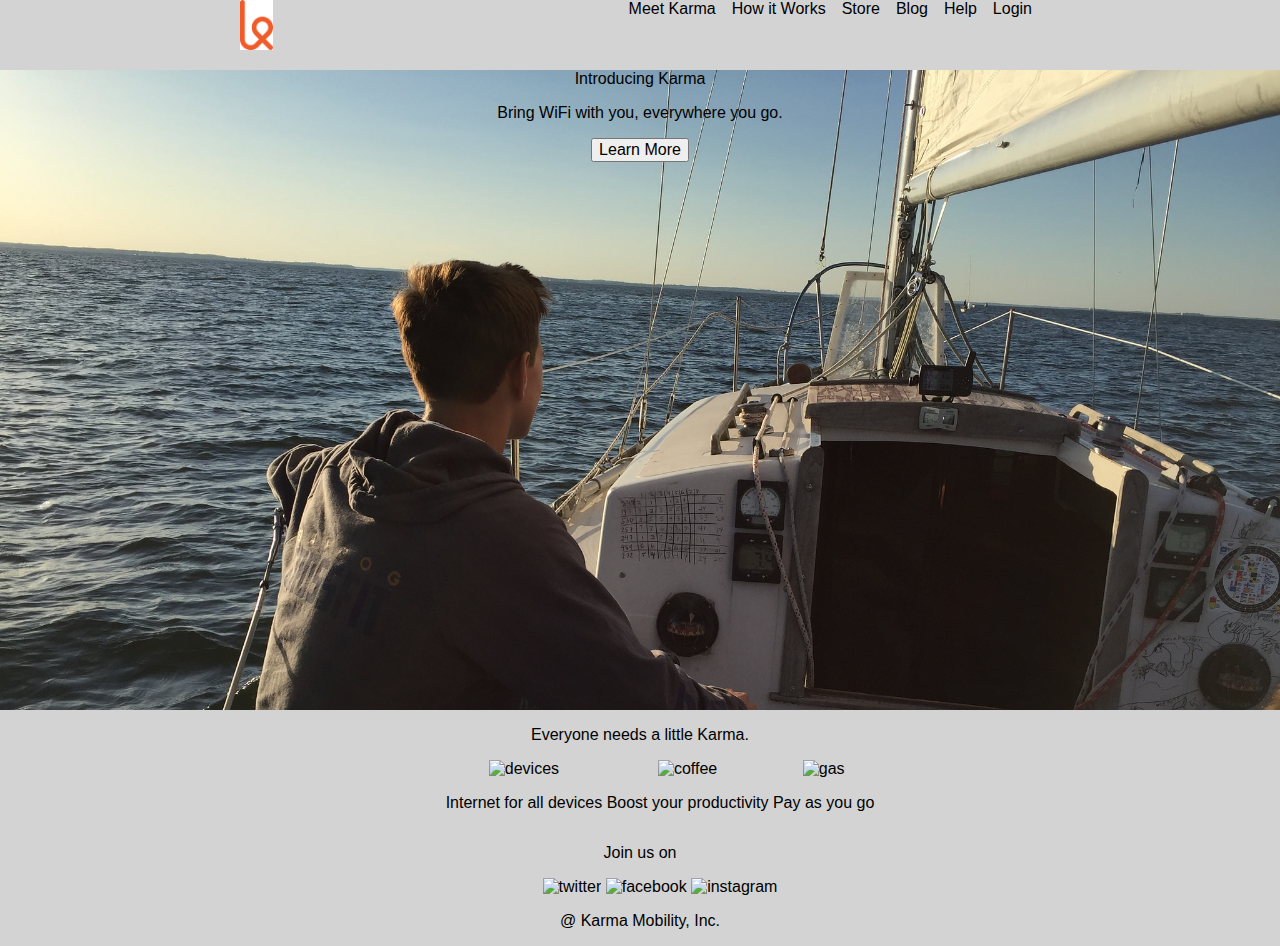
==== index.html @ 5de4f9e3 "nav list moved. scaled K logo." ====
<!DOCTYPE html>
<html lang="en">
<head>
    <meta charset="UTF-8">
    <title>Landing Page Clone</title>
    <link rel="stylesheet" href="css/style.css">
</head>
<body>
   <header>
       <img src="images/karma_logo.png" alt="Karma" height="50em">
       <ul>
           <li>Login</li>
           <li>Help</li>
           <li>Blog</li>
           <li>Store</li>
           <li>How it Works</li>
           <li>Meet Karma</li>
       </ul>
   </header>
   
   <section class="top_row">
       <p>Introducing Karma</p>
       <p>Bring WiFi with you, everywhere you go.</p>
       <button>Learn More</button>
   </section>
   <section class="second_row">
       <p>Everyone needs a little Karma.</p>
       <ul>
           <li><img src="http://placehold.it/100x100" alt="devices">
           <p>Internet for all devices</p></li>
           <li><img src="http://placehold.it/100x100" alt="coffee">
           <p>Boost your productivity</p></li>
           <li><img src="http://placehold.it/100x100" alt="gas">
           <p>Pay as you go</p></li>
       </ul>
   </section>
   
   <footer>
       Join us on
       <ul>
           <li><img src="http://placehold.it/50x50" alt="twitter"></li>
           <li><img src="http://placehold.it/50x50" alt="facebook"></li>
           <li><img src="http://placehold.it/50x50" alt="instagram"></li>
       </ul>
       <p>@ Karma Mobility, Inc.</p>
   </footer>
    
</body>
</html>
---- css/style.css ----
/*! normalize.css v3.0.2 | MIT License | git.io/normalize */

/**
 * 1. Set default font family to sans-serif.
 * 2. Prevent iOS text size adjust after orientation change, without disabling
 *    user zoom.
 */

html {
  font-family: sans-serif; /* 1 */
  -ms-text-size-adjust: 100%; /* 2 */
  -webkit-text-size-adjust: 100%; /* 2 */
}

/**
 * Remove default margin.
 */

body {
  margin: 0;
}

/* HTML5 display definitions
   ========================================================================== */

/**
 * Correct `block` display not defined for any HTML5 element in IE 8/9.
 * Correct `block` display not defined for `details` or `summary` in IE 10/11
 * and Firefox.
 * Correct `block` display not defined for `main` in IE 11.
 */

article,
aside,
details,
figcaption,
figure,
footer,
header,
hgroup,
main,
menu,
nav,
section,
summary {
  display: block;
}

/**
 * 1. Correct `inline-block` display not defined in IE 8/9.
 * 2. Normalize vertical alignment of `progress` in Chrome, Firefox, and Opera.
 */

audio,
canvas,
progress,
video {
  display: inline-block; /* 1 */
  vertical-align: baseline; /* 2 */
}

/**
 * Prevent modern browsers from displaying `audio` without controls.
 * Remove excess height in iOS 5 devices.
 */

audio:not([controls]) {
  display: none;
  height: 0;
}

/**
 * Address `[hidden]` styling not present in IE 8/9/10.
 * Hide the `template` element in IE 8/9/11, Safari, and Firefox < 22.
 */

[hidden],
template {
  display: none;
}

/* Links
   ========================================================================== */

/**
 * Remove the gray background color from active links in IE 10.
 */

a {
  background-color: transparent;
}

/**
 * Improve readability when focused and also mouse hovered in all browsers.
 */

a:active,
a:hover {
  outline: 0;
}

/* Text-level semantics
   ========================================================================== */

/**
 * Address styling not present in IE 8/9/10/11, Safari, and Chrome.
 */

abbr[title] {
  border-bottom: 1px dotted;
}

/**
 * Address style set to `bolder` in Firefox 4+, Safari, and Chrome.
 */

b,
strong {
  font-weight: bold;
}

/**
 * Address styling not present in Safari and Chrome.
 */

dfn {
  font-style: italic;
}

/**
 * Address variable `h1` font-size and margin within `section` and `article`
 * contexts in Firefox 4+, Safari, and Chrome.
 */

h1 {
  font-size: 2em;
  margin: 0.67em 0;
}

/**
 * Address styling not present in IE 8/9.
 */

mark {
  background: #ff0;
  color: #000;
}

/**
 * Address inconsistent and variable font size in all browsers.
 */

small {
  font-size: 80%;
}

/**
 * Prevent `sub` and `sup` affecting `line-height` in all browsers.
 */

sub,
sup {
  font-size: 75%;
  line-height: 0;
  position: relative;
  vertical-align: baseline;
}

sup {
  top: -0.5em;
}

sub {
  bottom: -0.25em;
}

/* Embedded content
   ========================================================================== */

/**
 * Remove border when inside `a` element in IE 8/9/10.
 */

img {
  border: 0;
}

/**
 * Correct overflow not hidden in IE 9/10/11.
 */

svg:not(:root) {
  overflow: hidden;
}

/* Grouping content
   ========================================================================== */

/**
 * Address margin not present in IE 8/9 and Safari.
 */

figure {
  margin: 1em 40px;
}

/**
 * Address differences between Firefox and other browsers.
 */

hr {
  -moz-box-sizing: content-box;
  box-sizing: content-box;
  height: 0;
}

/**
 * Contain overflow in all browsers.
 */

pre {
  overflow: auto;
}

/**
 * Address odd `em`-unit font size rendering in all browsers.
 */

code,
kbd,
pre,
samp {
  font-family: monospace, monospace;
  font-size: 1em;
}

/* Forms
   ========================================================================== */

/**
 * Known limitation: by default, Chrome and Safari on OS X allow very limited
 * styling of `select`, unless a `border` property is set.
 */

/**
 * 1. Correct color not being inherited.
 *    Known issue: affects color of disabled elements.
 * 2. Correct font properties not being inherited.
 * 3. Address margins set differently in Firefox 4+, Safari, and Chrome.
 */

button,
input,
optgroup,
select,
textarea {
  color: inherit; /* 1 */
  font: inherit; /* 2 */
  margin: 0; /* 3 */
}

/**
 * Address `overflow` set to `hidden` in IE 8/9/10/11.
 */

button {
  overflow: visible;
}

/**
 * Address inconsistent `text-transform` inheritance for `button` and `select`.
 * All other form control elements do not inherit `text-transform` values.
 * Correct `button` style inheritance in Firefox, IE 8/9/10/11, and Opera.
 * Correct `select` style inheritance in Firefox.
 */

button,
select {
  text-transform: none;
}

/**
 * 1. Avoid the WebKit bug in Android 4.0.* where (2) destroys native `audio`
 *    and `video` controls.
 * 2. Correct inability to style clickable `input` types in iOS.
 * 3. Improve usability and consistency of cursor style between image-type
 *    `input` and others.
 */

button,
html input[type="button"], /* 1 */
input[type="reset"],
input[type="submit"] {
  -webkit-appearance: button; /* 2 */
  cursor: pointer; /* 3 */
}

/**
 * Re-set default cursor for disabled elements.
 */

button[disabled],
html input[disabled] {
  cursor: default;
}

/**
 * Remove inner padding and border in Firefox 4+.
 */

button::-moz-focus-inner,
input::-moz-focus-inner {
  border: 0;
  padding: 0;
}

/**
 * Address Firefox 4+ setting `line-height` on `input` using `!important` in
 * the UA stylesheet.
 */

input {
  line-height: normal;
}

/**
 * It's recommended that you don't attempt to style these elements.
 * Firefox's implementation doesn't respect box-sizing, padding, or width.
 *
 * 1. Address box sizing set to `content-box` in IE 8/9/10.
 * 2. Remove excess padding in IE 8/9/10.
 */

input[type="checkbox"],
input[type="radio"] {
  box-sizing: border-box; /* 1 */
  padding: 0; /* 2 */
}

/**
 * Fix the cursor style for Chrome's increment/decrement buttons. For certain
 * `font-size` values of the `input`, it causes the cursor style of the
 * decrement button to change from `default` to `text`.
 */

input[type="number"]::-webkit-inner-spin-button,
input[type="number"]::-webkit-outer-spin-button {
  height: auto;
}

/**
 * 1. Address `appearance` set to `searchfield` in Safari and Chrome.
 * 2. Address `box-sizing` set to `border-box` in Safari and Chrome
 *    (include `-moz` to future-proof).
 */

input[type="search"] {
  -webkit-appearance: textfield; /* 1 */
  -moz-box-sizing: content-box;
  -webkit-box-sizing: content-box; /* 2 */
  box-sizing: content-box;
}

/**
 * Remove inner padding and search cancel button in Safari and Chrome on OS X.
 * Safari (but not Chrome) clips the cancel button when the search input has
 * padding (and `textfield` appearance).
 */

input[type="search"]::-webkit-search-cancel-button,
input[type="search"]::-webkit-search-decoration {
  -webkit-appearance: none;
}

/**
 * Define consistent border, margin, and padding.
 */

fieldset {
  border: 1px solid #c0c0c0;
  margin: 0 2px;
  padding: 0.35em 0.625em 0.75em;
}

/**
 * 1. Correct `color` not being inherited in IE 8/9/10/11.
 * 2. Remove padding so people aren't caught out if they zero out fieldsets.
 */

legend {
  border: 0; /* 1 */
  padding: 0; /* 2 */
}

/**
 * Remove default vertical scrollbar in IE 8/9/10/11.
 */

textarea {
  overflow: auto;
}

/**
 * Don't inherit the `font-weight` (applied by a rule above).
 * NOTE: the default cannot safely be changed in Chrome and Safari on OS X.
 */

optgroup {
  font-weight: bold;
}

/* Tables
   ========================================================================== */

/**
 * Remove most spacing between table cells.
 */

table {
  border-collapse: collapse;
  border-spacing: 0;
}

td,
th {
  padding: 0;
}

body {
    background-color: lightgray;
}

div {
    border: 1px solid chocolate;
}

header > ul > li {
    display: inline;
    float:right;
    padding: 0 0.5em 0 0.5em;
}

header > ul {
    display: inline;
}

footer > ul >li {
    display: inline;
}

.second_row > ul > li {
    display: inline-block;
}

header, footer, .top_row, .second_row {
    max-width: 50em;
    margin-left: auto;
    margin-right: auto;
}

footer, .top_row, .second_row {
    text-align: center;
}

.top_row {
    background-image: url(dave_sailing.jpg);
    background-size: cover;
    background-repeat: no-repeat;
    min-height: 40em;
    max-width: none;
}
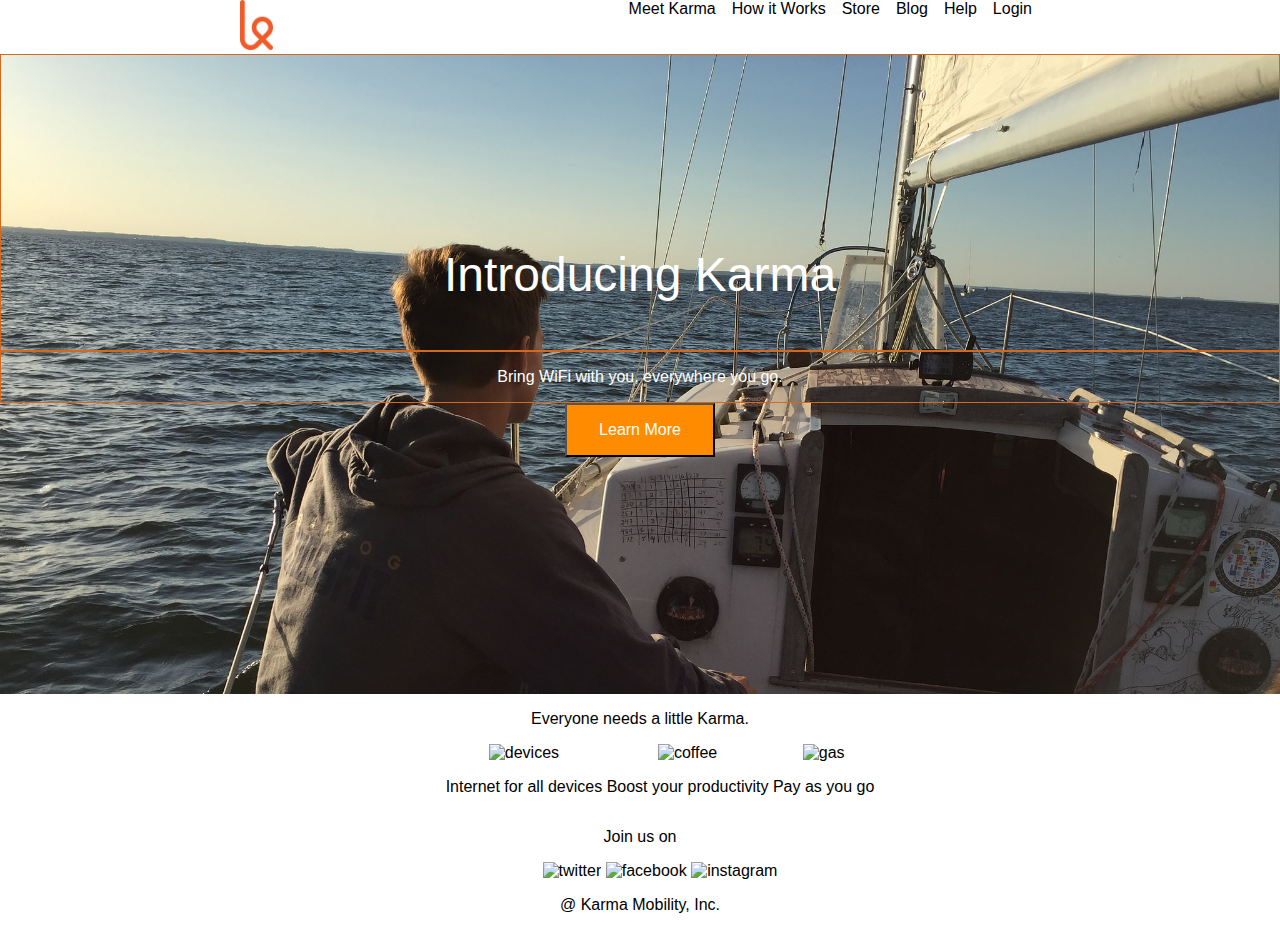
==== commit a5a73271: "fixed button, centered top row elements" ====
--- a/index.html
+++ b/index.html
@@ -19,9 +19,9 @@
    </header>
    
    <section class="top_row">
-       <p>Introducing Karma</p>
-       <p>Bring WiFi with you, everywhere you go.</p>
-       <button>Learn More</button>
+      <div class="intro_text"><p>Introducing Karma</p></div>
+      <div><p>Bring WiFi with you, everywhere you go.</p></div>
+      <button>Learn More</button>
    </section>
    <section class="second_row">
        <p>Everyone needs a little Karma.</p>
--- a/css/style.css
+++ b/css/style.css
@@ -427,7 +427,7 @@
 }
 
 body {
-    background-color: lightgray;
+    background-color: white;
 }
 
 div {
@@ -458,14 +458,28 @@
     margin-right: auto;
 }
 
-footer, .top_row, .second_row {
+footer, .second_row {
     text-align: center;
 }
 
 .top_row {
+    color: white;
     background-image: url(dave_sailing.jpg);
     background-size: cover;
     background-repeat: no-repeat;
     min-height: 40em;
     max-width: none;
-}
+    text-align: center;
+    
+}
+
+.top_row .intro_text {
+    padding: 3em 0 0.01em 0;
+    font-size: 3em;
+}
+
+button {
+    background-color: darkorange;
+    color: white;
+    padding: 1em 2em 1em 2em;
+}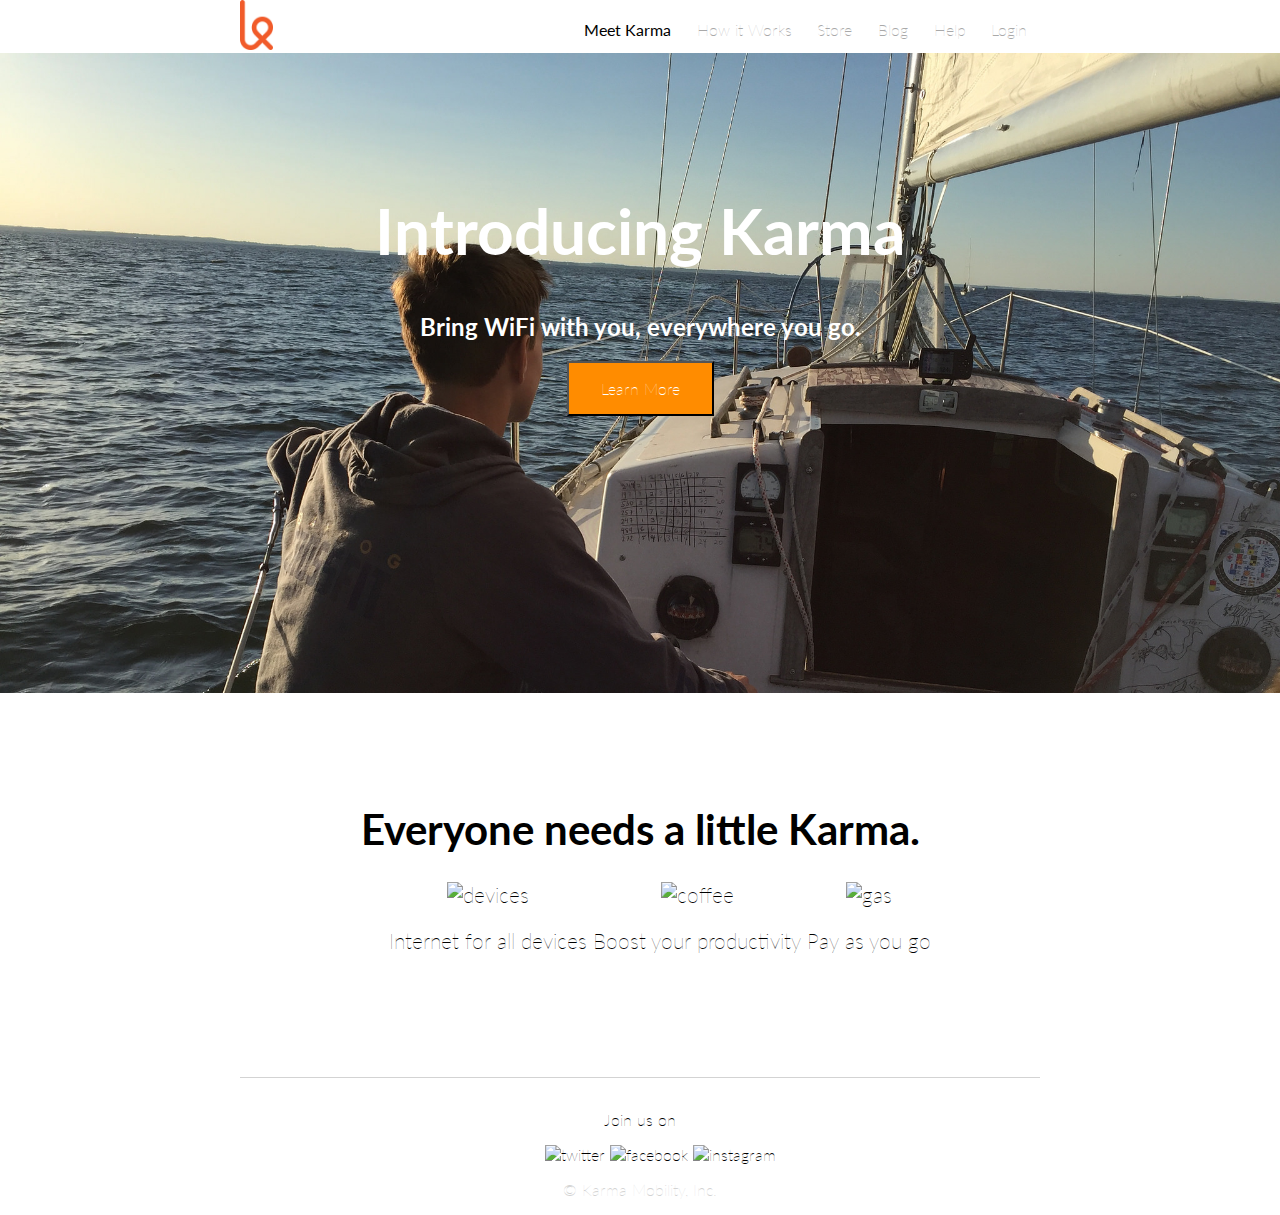
==== commit d1951e73: "added fonts, messed with padding, etc." ====
--- a/index.html
+++ b/index.html
@@ -4,6 +4,7 @@
     <meta charset="UTF-8">
     <title>Landing Page Clone</title>
     <link rel="stylesheet" href="css/style.css">
+    <link href='http://fonts.googleapis.com/css?family=Lato:300,400' rel='stylesheet' type='text/css'>
 </head>
 <body>
    <header>
@@ -14,17 +15,17 @@
            <li>Blog</li>
            <li>Store</li>
            <li>How it Works</li>
-           <li>Meet Karma</li>
+           <li class="main_li">Meet Karma</li>
        </ul>
    </header>
    
    <section class="top_row">
-      <div class="intro_text"><p>Introducing Karma</p></div>
-      <div><p>Bring WiFi with you, everywhere you go.</p></div>
+      <div class="intro_text"><h1>Introducing Karma</h1></div>
+      <div><h2>Bring WiFi with you, everywhere you go.</h2></div>
       <button>Learn More</button>
    </section>
    <section class="second_row">
-       <p>Everyone needs a little Karma.</p>
+       <h1>Everyone needs a little Karma.</h1>
        <ul>
            <li><img src="http://placehold.it/100x100" alt="devices">
            <p>Internet for all devices</p></li>
@@ -36,13 +37,13 @@
    </section>
    
    <footer>
-       Join us on
+       <p>Join us on</p>
        <ul>
            <li><img src="http://placehold.it/50x50" alt="twitter"></li>
            <li><img src="http://placehold.it/50x50" alt="facebook"></li>
            <li><img src="http://placehold.it/50x50" alt="instagram"></li>
        </ul>
-       <p>@ Karma Mobility, Inc.</p>
+       <p class="copyright">&copy Karma Mobility, Inc.</p>
    </footer>
     
 </body>
--- a/css/style.css
+++ b/css/style.css
@@ -428,16 +428,20 @@
 
 body {
     background-color: white;
-}
-
-div {
-    border: 1px solid chocolate;
+    font-family: 'Lato', sans-serif;
+    font-weight: 100;
 }
 
 header > ul > li {
     display: inline;
     float:right;
-    padding: 0 0.5em 0 0.5em;
+    padding: 1.25em 0.8em 0 0.8em;
+    color: darkgrey;
+}
+
+header > ul > li.main_li {
+    font-weight: 400;
+    color:black;align-content: 
 }
 
 header > ul {
@@ -474,12 +478,29 @@
 }
 
 .top_row .intro_text {
-    padding: 3em 0 0.01em 0;
-    font-size: 3em;
+    padding: 3em 0 0 0;
+    font-size: 2em;
 }
 
 button {
     background-color: darkorange;
     color: white;
     padding: 1em 2em 1em 2em;
+}
+
+.second_row {
+    padding: 4em 0 4em 0;
+}
+
+.second_row {
+    font-size: 1.3em;
+}
+
+footer {
+    border-top: solid thin lightgray;
+    padding-top: 1em;
+}
+
+footer > .copyright {
+    color: lightgray;
 }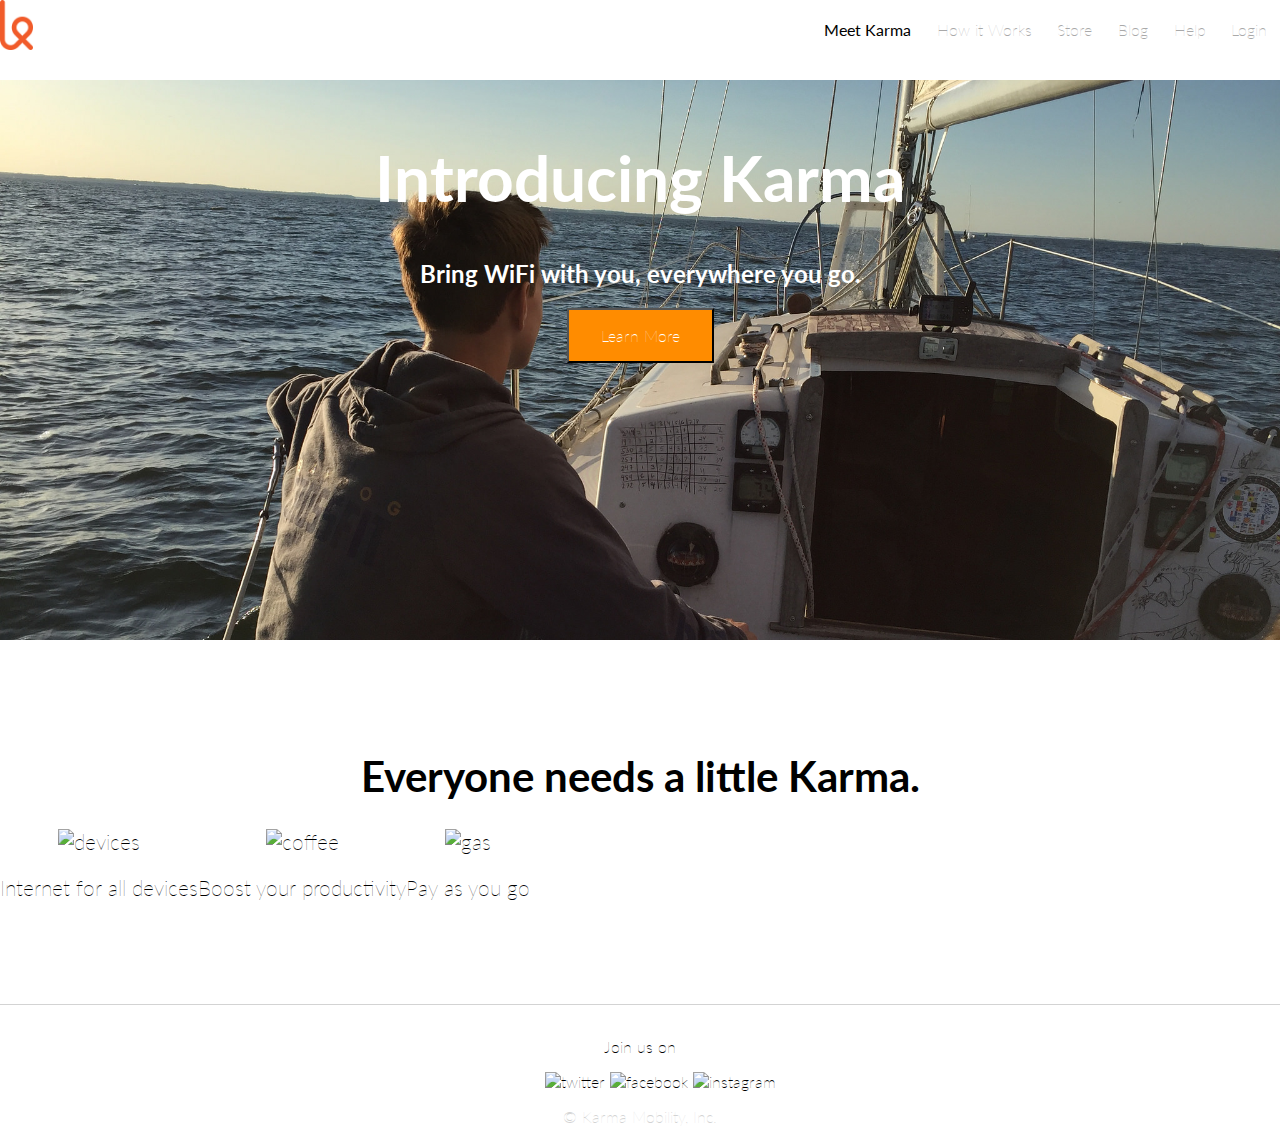
==== commit 7d1e5c6f: "made 2nd row a flex container." ====
--- a/index.html
+++ b/index.html
@@ -25,15 +25,21 @@
       <button>Learn More</button>
    </section>
    <section class="second_row">
-       <h1>Everyone needs a little Karma.</h1>
-       <ul>
-           <li><img src="http://placehold.it/100x100" alt="devices">
-           <p>Internet for all devices</p></li>
-           <li><img src="http://placehold.it/100x100" alt="coffee">
-           <p>Boost your productivity</p></li>
-           <li><img src="http://placehold.it/100x100" alt="gas">
-           <p>Pay as you go</p></li>
-       </ul>
+        <h1>Everyone needs a little Karma.</h1>
+        <div class="icons">
+            <div class="all_devices">
+              <img src="http://placehold.it/100x100" alt="devices">
+              <p>Internet for all devices</p>
+            </div>
+            <div class="productivity">
+                <img src="http://placehold.it/100x100" alt="coffee">
+                <p>Boost your productivity</p>
+            </div>
+            <div class="pay">
+                <img src="http://placehold.it/100x100" alt="gas">
+                <p>Pay as you go</p>
+            </div>
+        </div>
    </section>
    
    <footer>
--- a/css/style.css
+++ b/css/style.css
@@ -431,6 +431,16 @@
     font-family: 'Lato', sans-serif;
     font-weight: 100;
 }
+header {
+    position:fixed;
+    min-height: 5em;
+    background-color: white;
+    width:100%;
+}
+
+header > ul {
+    display: inline;
+}
 
 header > ul > li {
     display: inline;
@@ -441,25 +451,11 @@
 
 header > ul > li.main_li {
     font-weight: 400;
-    color:black;align-content: 
-}
-
-header > ul {
-    display: inline;
-}
-
-footer > ul >li {
-    display: inline;
+    color:black;
 }
 
 .second_row > ul > li {
     display: inline-block;
-}
-
-header, footer, .top_row, .second_row {
-    max-width: 50em;
-    margin-left: auto;
-    margin-right: auto;
 }
 
 footer, .second_row {
@@ -474,7 +470,6 @@
     min-height: 40em;
     max-width: none;
     text-align: center;
-    
 }
 
 .top_row .intro_text {
@@ -490,10 +485,11 @@
 
 .second_row {
     padding: 4em 0 4em 0;
-}
-
-.second_row {
     font-size: 1.3em;
+}
+
+.icons {
+    display: flex;
 }
 
 footer {
@@ -501,6 +497,11 @@
     padding-top: 1em;
 }
 
+footer > ul >li {
+    display: inline;
+}
+
 footer > .copyright {
     color: lightgray;
-}+}
+
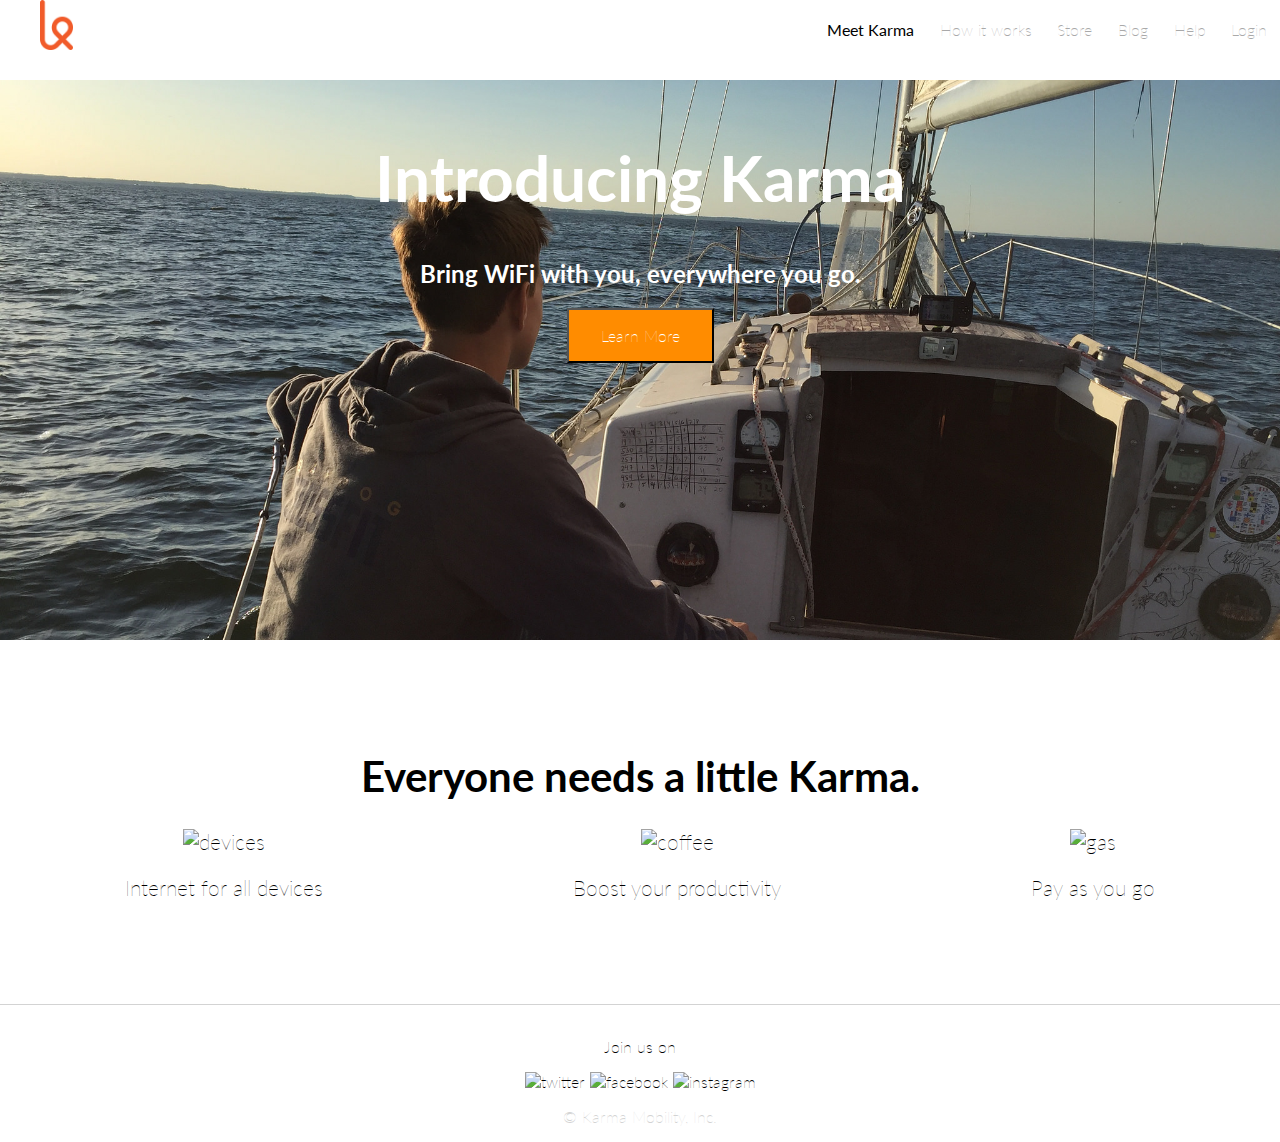
==== commit 564be7e6: "adding css stuff from the course work. :hover stuff, removing text-decoration from links." ====
--- a/index.html
+++ b/index.html
@@ -8,15 +8,16 @@
 </head>
 <body>
    <header>
-       <img src="images/karma_logo.png" alt="Karma" height="50em">
        <ul>
-           <li>Login</li>
-           <li>Help</li>
-           <li>Blog</li>
-           <li>Store</li>
-           <li>How it Works</li>
-           <li class="main_li">Meet Karma</li>
+           <li><a href="#0">Login</a></li>
+           <li><a href="#0">Help</a></li>
+           <li><a href="#0">Blog</a></li>
+           <li><a href="#0">Store</a></li>
+           <li><a href="#0">How it works</a></li>
+           <li class="active"><a href="#0">Meet Karma</a></li>
        </ul>
+       <img src="images/karma_logo.png" alt="Karma" height="50em">  
+<!--       Best practice is to put floating elements above non-floating elements.     -->
    </header>
    
    <section class="top_row">
--- a/css/style.css
+++ b/css/style.css
@@ -426,6 +426,16 @@
   padding: 0;
 }
 
+html {
+	-webkit-font-smoothing: antialiased;
+/*    box-sizing: border-box;  Added this after reading about box-sizing on CSS Tricks.  Doesn't seem to do anything in this code.  Is it the default behavior? */
+}
+
+a {
+    text-decoration: none;
+    color:inherit;
+}
+
 body {
     background-color: white;
     font-family: 'Lato', sans-serif;
@@ -449,7 +459,12 @@
     color: darkgrey;
 }
 
-header > ul > li.main_li {
+header a:hover {
+    color:lightgrey;
+    cusor:pointer;
+}
+
+header > ul > .active {
     font-weight: 400;
     color:black;
 }
@@ -490,6 +505,8 @@
 
 .icons {
     display: flex;
+    justify-content: space-around;
+    flex-wrap: wrap;
 }
 
 footer {
@@ -497,6 +514,11 @@
     padding-top: 1em;
 }
 
+footer ul {
+    margin: 0;
+    padding: 0;
+}
+
 footer > ul >li {
     display: inline;
 }
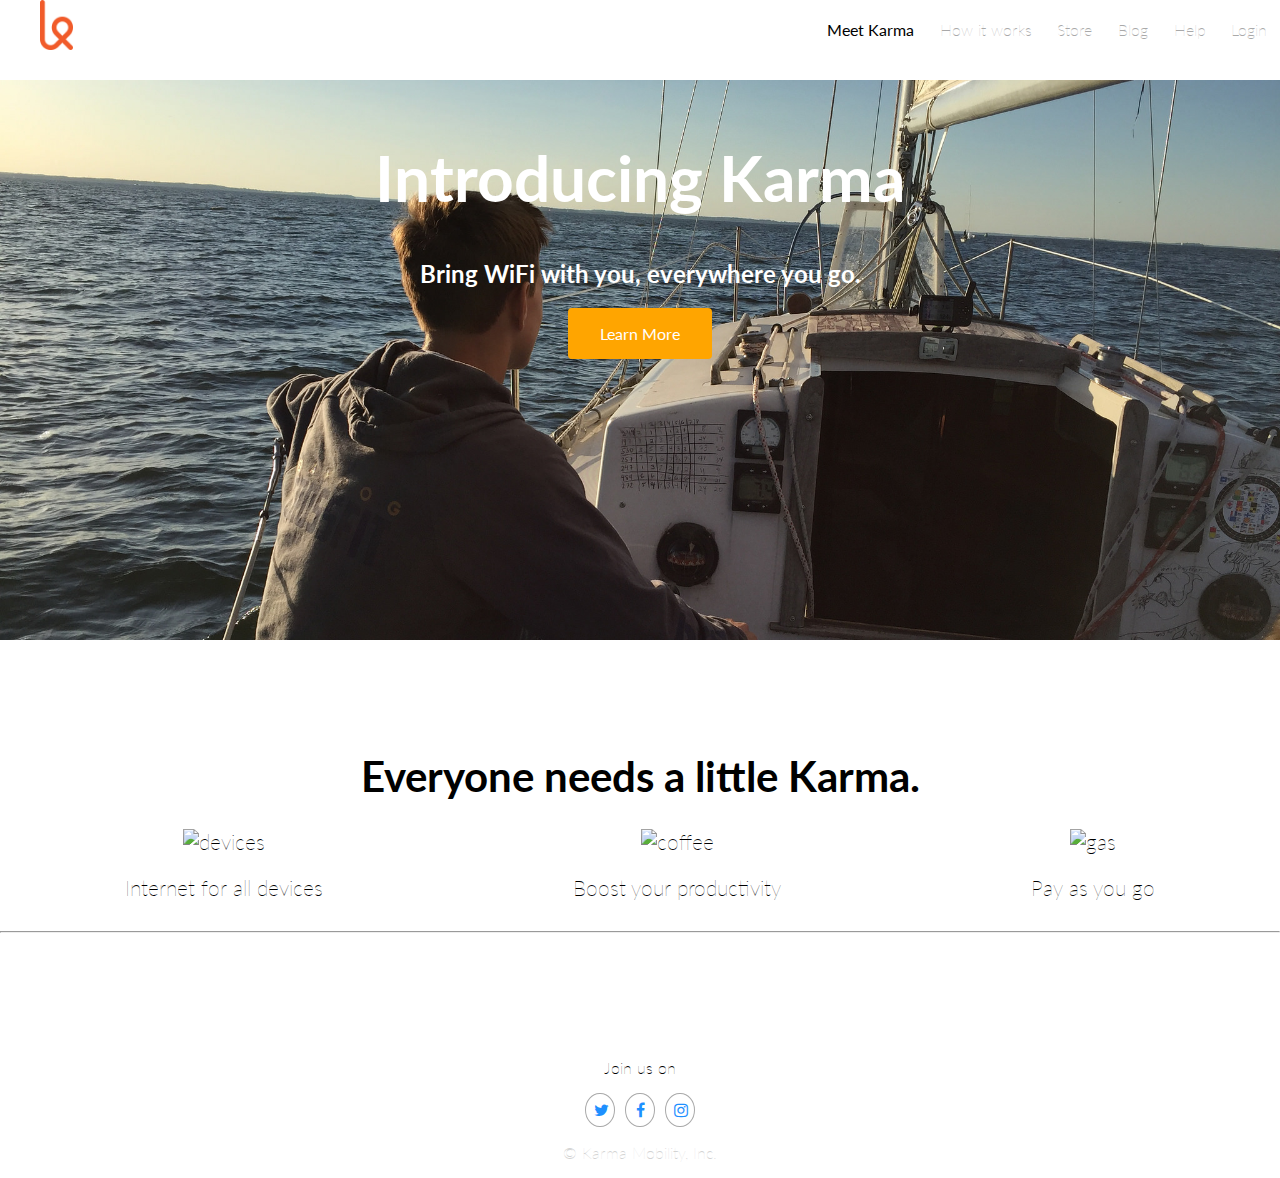
==== commit f043996f: "added fa icons.  border radius circles in footer." ====
--- a/index.html
+++ b/index.html
@@ -5,6 +5,7 @@
     <title>Landing Page Clone</title>
     <link rel="stylesheet" href="css/style.css">
     <link href='http://fonts.googleapis.com/css?family=Lato:300,400' rel='stylesheet' type='text/css'>
+    <link href="//maxcdn.bootstrapcdn.com/font-awesome/4.3.0/css/font-awesome.min.css" rel="stylesheet">
 </head>
 <body>
    <header>
@@ -41,15 +42,16 @@
                 <p>Pay as you go</p>
             </div>
         </div>
+        <hr />
    </section>
    
    <footer>
        <p>Join us on</p>
-       <ul>
-           <li><img src="http://placehold.it/50x50" alt="twitter"></li>
-           <li><img src="http://placehold.it/50x50" alt="facebook"></li>
-           <li><img src="http://placehold.it/50x50" alt="instagram"></li>
-       </ul>
+       <div class="footer_icons">
+           <i class="fa fa-twitter"></i>
+           <i class="fa fa-facebook"></i>
+           <i class="fa fa-instagram"></i>
+       </div>
        <p class="copyright">&copy Karma Mobility, Inc.</p>
    </footer>
     
--- a/css/style.css
+++ b/css/style.css
@@ -479,9 +479,10 @@
 
 .top_row {
     color: white;
-    background-image: url(dave_sailing.jpg);
+    background-image: url(../images/dave_sailing.jpg);
     background-size: cover;
     background-repeat: no-repeat;
+    background-position: top;
     min-height: 40em;
     max-width: none;
     text-align: center;
@@ -493,9 +494,17 @@
 }
 
 button {
+    background-color: orange;
+    color: white;
+    font-weight: 400;
+    padding: 1em 2em 1em 2em;
+    text-shadow: none;
+    border-style: none;
+    border-radius: 4px;
+}
+
+button:hover {
     background-color: darkorange;
-    color: white;
-    padding: 1em 2em 1em 2em;
 }
 
 .second_row {
@@ -510,17 +519,26 @@
 }
 
 footer {
-    border-top: solid thin lightgray;
+/*    border-top: solid thin lightgray;*/
     padding-top: 1em;
 }
 
-footer ul {
-    margin: 0;
-    padding: 0;
-}
-
-footer > ul >li {
-    display: inline;
+.footer_icons {
+    max-width: 7.5em;
+    margin-left: auto;
+    margin-right: auto;
+    display:flex;
+    justify-content: space-around;
+    color:dodgerblue;
+
+}
+
+.footer_icons > i {
+    width: .7em;
+    border: 1px solid darkgray;
+    border-radius: 100%;
+    padding: .5em;
+/*    margin: 1em;*/
 }
 
 footer > .copyright {
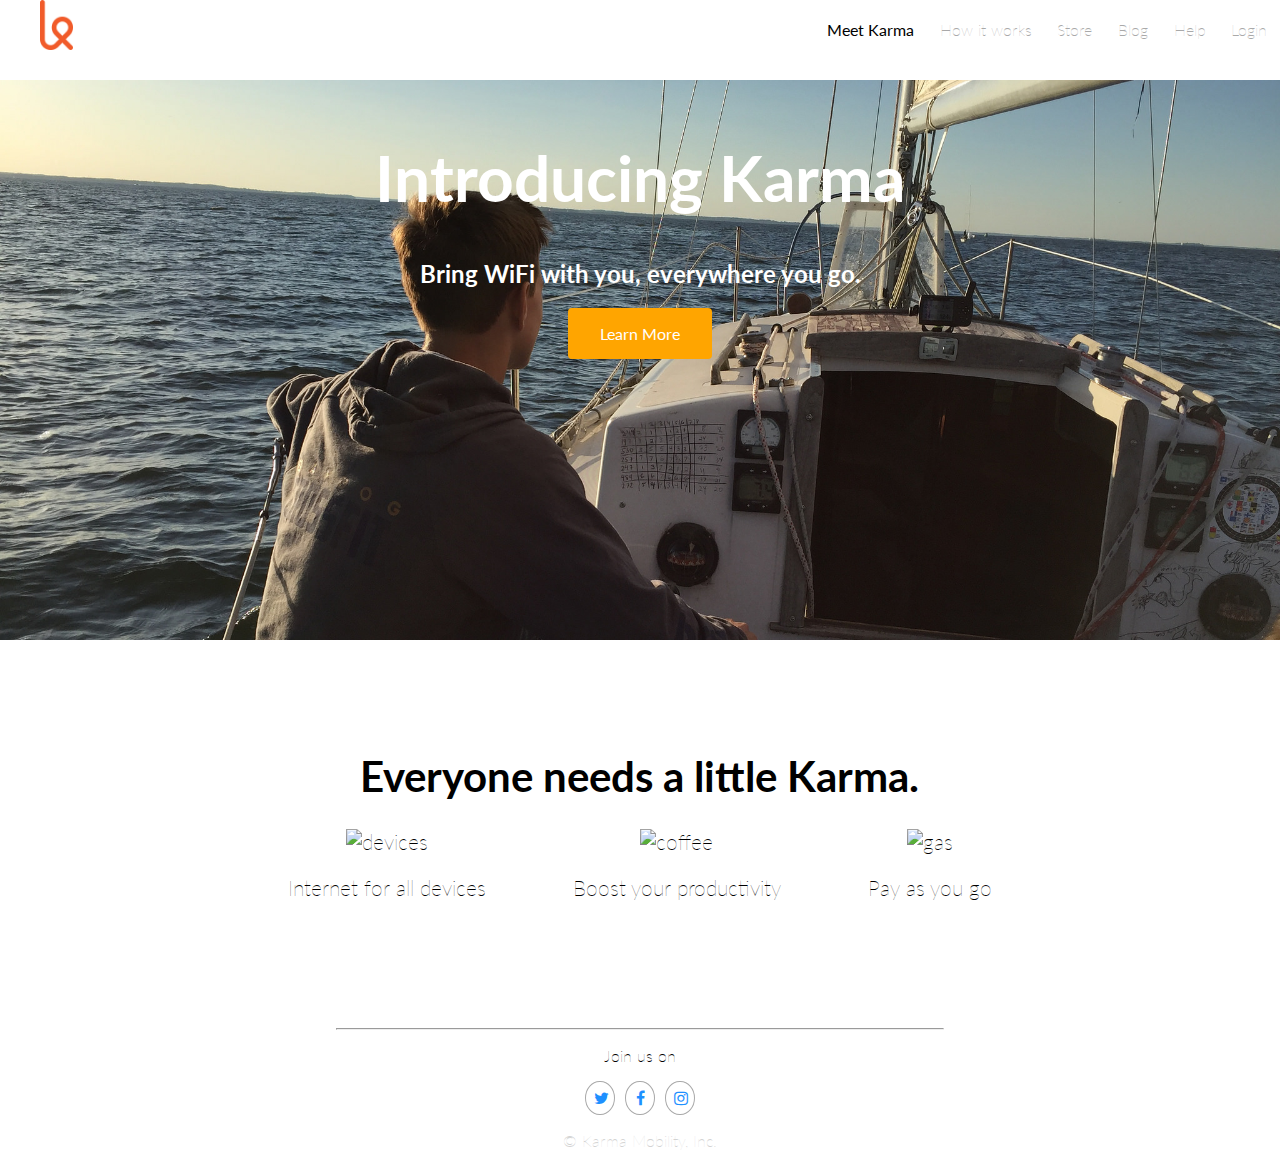
==== commit 079f562e: "added favions and tried (unsuccessfully) to understand why my hr (horizontal rule)--or actually the " ====
--- a/index.html
+++ b/index.html
@@ -6,6 +6,7 @@
     <link rel="stylesheet" href="css/style.css">
     <link href='http://fonts.googleapis.com/css?family=Lato:300,400' rel='stylesheet' type='text/css'>
     <link href="//maxcdn.bootstrapcdn.com/font-awesome/4.3.0/css/font-awesome.min.css" rel="stylesheet">
+<link rel="shortcut icon" type="image/x-icon"  href="favicon.ico">
 </head>
 <body>
    <header>
@@ -42,10 +43,11 @@
                 <p>Pay as you go</p>
             </div>
         </div>
-        <hr />
+
    </section>
    
    <footer>
+        <hr />
        <p>Join us on</p>
        <div class="footer_icons">
            <i class="fa fa-twitter"></i>
--- a/css/style.css
+++ b/css/style.css
@@ -469,14 +469,6 @@
     color:black;
 }
 
-.second_row > ul > li {
-    display: inline-block;
-}
-
-footer, .second_row {
-    text-align: center;
-}
-
 .top_row {
     color: white;
     background-image: url(../images/dave_sailing.jpg);
@@ -512,6 +504,13 @@
     font-size: 1.3em;
 }
 
+.second_row, footer {
+    text-align: center;
+    max-width: 38em;
+    margin-left: auto;
+    margin-right: auto;
+}
+
 .icons {
     display: flex;
     justify-content: space-around;
@@ -519,7 +518,6 @@
 }
 
 footer {
-/*    border-top: solid thin lightgray;*/
     padding-top: 1em;
 }
 
@@ -538,7 +536,6 @@
     border: 1px solid darkgray;
     border-radius: 100%;
     padding: .5em;
-/*    margin: 1em;*/
 }
 
 footer > .copyright {
